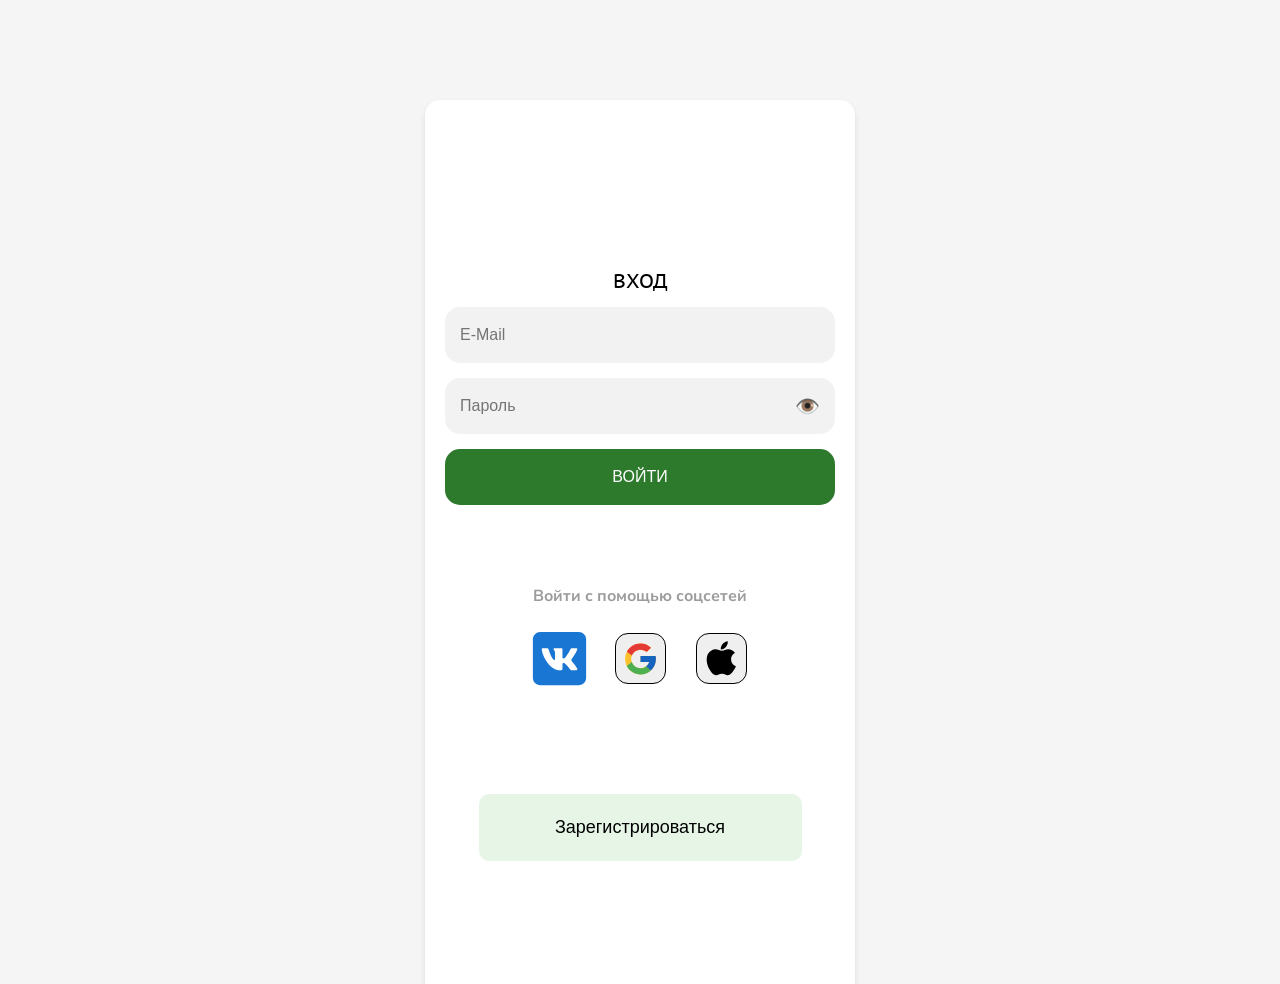
==== index.html @ 4502a7d5 "Add files via upload" ====
<!DOCTYPE html>
<html lang="en">
<head>
    <meta charset="UTF-8">
    <meta name="viewport" content="width=device-width, initial-scale=1.0">
    <title>Document</title>
    <link rel="stylesheet" href="styles.css">

</head>
<body>
    <div id="login-page" class="page">
        <h1>ВХОД</h1>
        <form id="login-form">
            <input type="email" id="login-email" placeholder="E-Mail" required>
            <div class="password-container">
                <input type="password" id="login-password" placeholder="Пароль" required>
                <span class="toggle-password">👁️</span>
            </div>
            <button type="submit" class="button">ВОЙТИ</button>
        </form>
        <p class="social-signIn">Войти с помощью соцсетей</p>
        <div class="social-buttons">
            <button class="social-btn">
                <img alt="svgImg" src="[data-uri]"/>
            </button>
            <button class="social-btn">
                <svg xmlns="http://www.w3.org/2000/svg" x="0px" y="0px" width="48" height="48" viewBox="0 0 48 48">
                    <path fill="#fbc02d" d="M43.611,20.083H42V20H24v8h11.303c-1.649,4.657-6.08,8-11.303,8c-6.627,0-12-5.373-12-12	s5.373-12,12-12c3.059,0,5.842,1.154,7.961,3.039l5.657-5.657C34.046,6.053,29.268,4,24,4C12.955,4,4,12.955,4,24s8.955,20,20,20	s20-8.955,20-20C44,22.659,43.862,21.35,43.611,20.083z"></path><path fill="#e53935" d="M6.306,14.691l6.571,4.819C14.655,15.108,18.961,12,24,12c3.059,0,5.842,1.154,7.961,3.039	l5.657-5.657C34.046,6.053,29.268,4,24,4C16.318,4,9.656,8.337,6.306,14.691z"></path><path fill="#4caf50" d="M24,44c5.166,0,9.86-1.977,13.409-5.192l-6.19-5.238C29.211,35.091,26.715,36,24,36	c-5.202,0-9.619-3.317-11.283-7.946l-6.522,5.025C9.505,39.556,16.227,44,24,44z"></path><path fill="#1565c0" d="M43.611,20.083L43.595,20L42,20H24v8h11.303c-0.792,2.237-2.231,4.166-4.087,5.571	c0.001-0.001,0.002-0.001,0.003-0.002l6.19,5.238C36.971,39.205,44,34,44,24C44,22.659,43.862,21.35,43.611,20.083z"></path>
                </svg>
            </button>
            <button class="social-btn">
                <svg xmlns="http://www.w3.org/2000/svg" x="0px" y="0px" width="50" height="50" viewBox="0 0 50 50">
                    <path d="M 44.527344 34.75 C 43.449219 37.144531 42.929688 38.214844 41.542969 40.328125 C 39.601563 43.28125 36.863281 46.96875 33.480469 46.992188 C 30.46875 47.019531 29.691406 45.027344 25.601563 45.0625 C 21.515625 45.082031 20.664063 47.03125 17.648438 47 C 14.261719 46.96875 11.671875 43.648438 9.730469 40.699219 C 4.300781 32.429688 3.726563 22.734375 7.082031 17.578125 C 9.457031 13.921875 13.210938 11.773438 16.738281 11.773438 C 20.332031 11.773438 22.589844 13.746094 25.558594 13.746094 C 28.441406 13.746094 30.195313 11.769531 34.351563 11.769531 C 37.492188 11.769531 40.8125 13.480469 43.1875 16.433594 C 35.421875 20.691406 36.683594 31.78125 44.527344 34.75 Z M 31.195313 8.46875 C 32.707031 6.527344 33.855469 3.789063 33.4375 1 C 30.972656 1.167969 28.089844 2.742188 26.40625 4.78125 C 24.878906 6.640625 23.613281 9.398438 24.105469 12.066406 C 26.796875 12.152344 29.582031 10.546875 31.195313 8.46875 Z"></path>
                </svg>
            </button>
        </div>
        <button id="register-link" class="link">Зарегистрироваться</button>
    </div>

    <div id="register-page" class="page hidden">
        <button id="back-to-login" class="back-button">←</button>
        <h1>РЕГИСТРАЦИЯ</h1>
        <form id="register-form">
            <input type="text" id="register-lastname" placeholder="Фамилия" required>
            <input type="text" id="register-firstname" placeholder="Имя" required>
            <input type="email" id="register-email" placeholder="E-Mail" required>
            <div class="password-container">
                <input type="password" id="register-password" placeholder="Пароль" required>
                <span class="toggle-password">👁️</span>
            </div>
            <div class="password-container">
                <input type="password" id="register-confirm-password" placeholder="Повторите пароль" required>
                <span class="toggle-password">👁️</span>
            </div>
            <button type="submit" class="button">ЗАРЕГИСТРИРОВАТЬСЯ</button>
        </form>
    </div>

    <script src="scripts/login-reg.js"></script>
    <script src="script.js"></script>

</body>
</html>
---- styles.css ----
@import url('https://fonts.googleapis.com/css2?family=Didact+Gothic&family=Nunito+Sans:ital,opsz,wght@0,6..12,200..1000;1,6..12,200..1000&display=swap');
@import url('https://fonts.googleapis.com/css2?family=Didact+Gothic&family=Nunito+Sans:ital,opsz,wght@0,6..12,200..1000;1,6..12,200..1000&family=PT+Sans+Caption:wght@400;700&display=swap');

html, body {
    scrollbar-width: none;
} 

html::-webkit-scrollbar {
    display: none; 
}

body {
    margin: 0;
    font-family: Arial, sans-serif;
    background: #f5f5f5;
    display: flex;
    justify-content: center;
    align-items: bottom;
    overflow: hidden;
    background-image: url('https://s3-alpha-sig.figma.com/img/0d14/68de/2a0c2398c482d14b91f8ed39583e7aa2?Expires=1733097600&Key-Pair-Id=APKAQ4GOSFWCVNEHN3O4&Signature=l4mIcGpVBxsufx96syN6nx89gVcqkZJ9dMhqAIJ-bni16fwB82nlE8t4ghRNSkS5Ko5hQMuO-na5ZtBkAyzHvtXAVaKyiCuH-SD~kaaB4uykcD5S-hMvEqqjEOXKd47gOORHYVfk-ytRqb-vhI6~7RNtnS-z8kHSXyMetexkdp17NCCRtZBjlV6W9QBEcIBb~5kG4ehBeoldtfN8Cqtx~GGrfN1y~~-y1ADuqvumI1OjiewPL~zF8BHBUab5IMGEZb0Q6SohtCgZmHvegwGfjnw8XnfV9KpXms70jmT47WWlP7UaIA3f9qlyI2jgwbItPLcFIno7Osd735gItT7Vrw__');
    background-repeat: no-repeat;
    background-size: cover;
    overflow-y: auto;
    font-family: "PT Sans Caption", sans-serif;
}



.page {
    margin-top: 100px;
    width: 390px;
    height: 844px;
    background: white;
    box-shadow: 0px 4px 6px rgba(0, 0, 0, 0.1);
    display: flex;
    flex-direction: column;
    align-items: center;
    padding: 20px;
    border-radius: 15px 15px 0px 0px;
}


.hidden {
    display: none;
}

h1 {
    font-size: 20px;
    font-weight: 400;
    font-family: "PT Sans Caption", sans-serif;
}

#login-page h1 {
    margin-top: 148px;
}

#register-page h1{
    margin-top: 148px;
    margin-bottom: 30px;
}

form {
    display: flex;
    flex-direction: column;
    gap: 15px; 
    width: 100%;
    max-width: 400px;
    margin: 0 auto; 
    box-sizing: border-box;
}

input {
    width: 100%;
    height: 56px;
    padding: 0 10px;
    border: 5px solid #F2F2F2;
    border-radius: 15px;
    font-size: 16px;
    background-color: #F2F2F2;
    box-sizing: border-box;
}

input:first {
    margin-top: 50px;
}

.password-container {
    display: flex;
    align-items: center;
    width: 100%;
    height: 56px;
    border: 5px solid #F2F2F2;
    border-radius: 15px;
    background-color: #F2F2F2;
    box-sizing: border-box;
    padding-right:10px;
}

.password-container input {
    flex: 1;
    border: none;
    outline: none;
    background-color: transparent;
    font-size: 16px;
}

.toggle-password {
    cursor: pointer;
    font-size: 20px;
    color: #999;
    margin-left: 10px; 
}

.toggle-password:hover {
    color: #333;
}

.button {
    width: 100%;
    padding: 10px;
    height: 56px;
    background-color: #2d7a2d;
    color: white;
    border: none;
    border-radius: 15px;
    font-size: 16px;
    cursor: pointer;
}

.button:hover {
    background-color: #256025;
}

#register-page button{
    margin-top: 20px;
}


.social-signIn {
    font-family: "Nunito Sans", sans-serif;
    font-weight: bold;
    font-size: 16px;
    color: #9C9C9C;
    margin-top: 80px;
}

.social-buttons {
    display: flex;
    gap: 10px;
}

.social-btn {
    flex: 1;
    border-radius: 13px;
    border: 1px solid black;
    cursor: pointer;
    height: 51px;
    width: 51px;
    margin: 10px;
    display: flex;
    justify-content: center;
    align-items: center;
}


.link {
    margin-top: 100px;
    width: 323px;
    height: 67px;
    background-color: #e7f5e7;
    color: black;
    border: none;
    border-radius: 10px;
    padding: 10px;
    cursor: pointer;
    font-size: 18px;
    
}

.back-button {
    align-self: flex-start;
    background: none;
    border: none;
    font-size: 20px;
    cursor: pointer;
}

.main-page {
    margin-top: 100px;
    width: 390px;
    height: 844px;
    background: #F7F6F4;
    box-shadow: 0px 4px 6px rgba(0, 0, 0, 0.1);
    display: flex;
    flex-direction: column;
    align-items: center;
    overflow-y: auto;
    scrollbar-width: none;
    position:relative;
}

.container {
    width: 390px;
    height: 844px;
    background: #F7F6F4;
    box-shadow: 0px 4px 6px rgba(0, 0, 0, 0.1);
    display: flex;
    flex-direction: column;
    align-items: center;
    overflow-y: auto;
    scrollbar-width: none;
    position:relative;
}



.main-page::-webkit-scrollbar {
    display: none; 
}

.search-container {
    width: 100%;
    height: auto; 
    background-color: white;
    box-shadow: 0px 0px 14px rgba(0, 0, 0, 0.1);
    display: flex;
    flex-direction: column; 
    align-items: center;
    justify-content: center;
    scrollbar-width: none;
}

.search-container::-webkit-scrollbar {
    display: none; 
}

.search-form-container {
    display: flex;
    align-items: center;
    height: 94px;
    width: 358px;
}

.search-form {
    max-width: 358px;
    width: 100%; 
    height: 40px;
    background-color: #F2F2F2;
    border-radius: 15px;
    display: flex;
    flex-direction: row;
    align-items: center;
    padding: 0 10px;
    box-sizing: border-box; 
}

.search-form input {
    flex-grow: 1; 
    height: 100%; 
    border: none; 
    background: transparent; 
    padding: 0 10px; 
    outline: none; 
    font-family: "PT Sans Caption", sans-serif;
    font-weight: 400;
    font-size: 13px;
    color: #333; 
}

input:focus {
    outline: none;
}

.filter-btn {
    background: transparent;
    border: none;
    display: flex;
    align-items: center;
    justify-content: center;
    padding: 0;
    cursor: pointer;
    height: 100%; 
}

.filter-btn svg {
    transition: transform 0.3s ease; 
}


.filters-container {
    width: 100%;
    max-width: 358px;
    box-sizing: border-box; 
    overflow-y: auto;
    margin-bottom: 35px; 
    scrollbar-width: none;
}

.filter {
    display: flex;
    flex-direction: column;
    margin-bottom: 15px; 
}

.filter:last-child {
    margin-bottom: 0; 
}

.filter label {
    font-family: "PT Sans Caption", sans-serif;
    font-size: 15px;
    color: #070707; 
    margin-bottom: 10px; 
}

.filter input {
    border-radius: 30px;
    background-color: white;
    border: 2px solid #E6E6E6;
    height: 45px;
    width: 358px;
    padding-left: 20px;
}

.filter select {
    height: 45px;
    border: 2px solid #E6E6E6;
    border-radius: 30px;
    width: 358px;
    padding: 0 10px;
    font-family: "PT Sans Caption", sans-serif;
    font-size: 13px;
    outline: none;
    transition: border-color 0.2s ease;
    display: inline-block;
}

.select:after {
    content: "▼";
    padding: 0 8px;
    font-size: 12px;
    position: absolute;
    right: 8px;
    top: 4px;
    z-index: 1;
    text-align: center;
    width: 10%;
    height: 100%;
    pointer-events: none;
    box-sizing: border-box;
}

.search-btn {
    width: 358px;
    padding: 10px;
    height: 45px;
    background-color: #2d7a2d;
    color: white;
    border: none;
    border-radius: 15px;
    font-size: 16px;
    cursor: pointer;
}

.filter select:focus {
    border-color: #2d7a2d; /* Выделяем при фокусе */
}

.hidden {
    display: none; /* Скрывает контейнер с фильтрами */
}

.nav {
    display: grid;
    grid-template-columns: repeat(3, 115px);
    grid-template-rows: repeat(3, 90px);
    gap: 5px;
    margin-top: 25px;
}

.block {
    position: relative;
    width: 115px;
    height: 90px;
    background-color: white;
    display: flex;
    flex-direction: column;
    justify-content: flex-end;
    align-items: flex-start;
    border-radius: 10px;
    cursor: pointer;
}

.block:hover {
    background-color: #256025;
    color: white;
}

.block .title {
    font-family: "PT Sans Caption", sans-serif;
    font-weight: 700;
    font-size: 10px;
    position: absolute;
    bottom: 10px;
    left: 10px;
}

.block:hover .icon-container svg {
    fill: white;
}

.icon-container {
    position: absolute;
    top: 10px;
    right: 10px;
}


.header {
    width: 390px;
    height: 90px;
    background-color: #256025;
    color: white;
    border-radius: 0px 0px 10px 10px;
    box-shadow: 0 4px 6px rgba(0, 0, 0, 0.2);
    display: none;

}

.header .page-description{
    width: 390px;
    display: flex;
    flex-direction: row;
    justify-content: space-between;
    align-items: center;
}

.header .text {
    flex-direction: column;
    margin-left: 20px;
}

.header .text h1 {
    font-size: 20px;
    font-weight: 700;
}

.header .text p {
    font-size: 10px;
    font-weight: 700;
}

.header .icon {
    margin: 15px;
    font-size: 40px;
}

.description {
    display: none;
}

.footer-block {
    display: flex;
    justify-content: center;
    align-items: center;
    flex-direction: column;
    width: 390px;
    height: 75px;
    background-color: #FFFFFF; 
    bottom: 0;
    position: absolute;
}

.footer-block a {
    text-decoration: none;
    color: black;
}

.footer-block a div {
    display: flex;
    justify-content: center;
    align-items: center;
    flex-direction: column;
}

.footer-block a p {
    margin: 0;
    font-size: 9px;
    font-weight: 400;
}

.error {
    margin: auto;
    height: 300px;
    width: 500px;
    background-color: white;
    border-radius: 0 0 15px 15px;
    box-shadow: 0 4px 6px rgba(0, 0, 0, 0.2);
    display: flex;
    justify-content: top;
    align-items: center;
    flex-direction: column;
}

.error p {
    font-size: 50px;
}

.error-head {
    height: 100px;
    width: 500px;
    border-radius: 0 0 15px 15px;
    box-shadow: 0 4px 6px rgba(0, 0, 0, 0.2);
    background-color: #256025;
}

.filter-nav {
    background-color: #D3E9DA;
    height: 240px;
    width: 390px;
    border-radius: 0 0 10px 10px;
    border: 1px solid black;
    box-shadow: 0 7px 4px rgba(0, 0, 0, 0.2);
}

.filter-nav h1 {
    font-size: 18px;
    font-weight: 700;
    margin-left: 20px;
}


.filter-nav-option{
    margin-left: 20px;
    margin-bottom: 20px;
}

.filter-nav-option a {
    font-size: 14px;
    color: black;
    font-weight: 700;
    text-underline-offset: 10px;
    margin-right: 10px;
}

.filter-nav-option a:last-child {
    text-decoration: none;
    color: #6D717F;
    font-weight: normal;
}

.filter-options {
    margin: 20px;
    display: flex;
    flex-direction: column;
}

.filter-options select {
    max-width: 170px;
    height: 32px;
    border-radius: 5px;
    font-size: 12px;
    font-weight: 400;
    margin: 0 10px 10px 0px;
    padding: 0px 20px;
}

.filter-nav-btn {
    height: 32px;
    width: 150px;
    background-color: #256025;
    color: white;
    font-size: 12px;
    font-weight: 400;
    border-radius: 5px;
    cursor: pointer;
    border: none;
}

.item-list {
    display: flex;
    flex-direction: column;
    padding-top: 20px;
    overflow-y: auto;
    scrollbar-width: none;
    height: calc(100vh - 75px); 
    margin-bottom: 75px; 
}

.item-list::-webkit-scrollbar {
    display: none; 
}

.card {
    width: 358px;
    height: 240px;
    margin-bottom: 20px;
}

.card img {
    background-color: black;
    max-height: 160px;
    width: 358px;
    border-radius: 5px;
    margin-bottom: 10px;

}

.card p {
    font-size: 13px;
    font-weight: 400;
    margin: 0;
}

.card p:last-child {
    font-weight: 700;
}
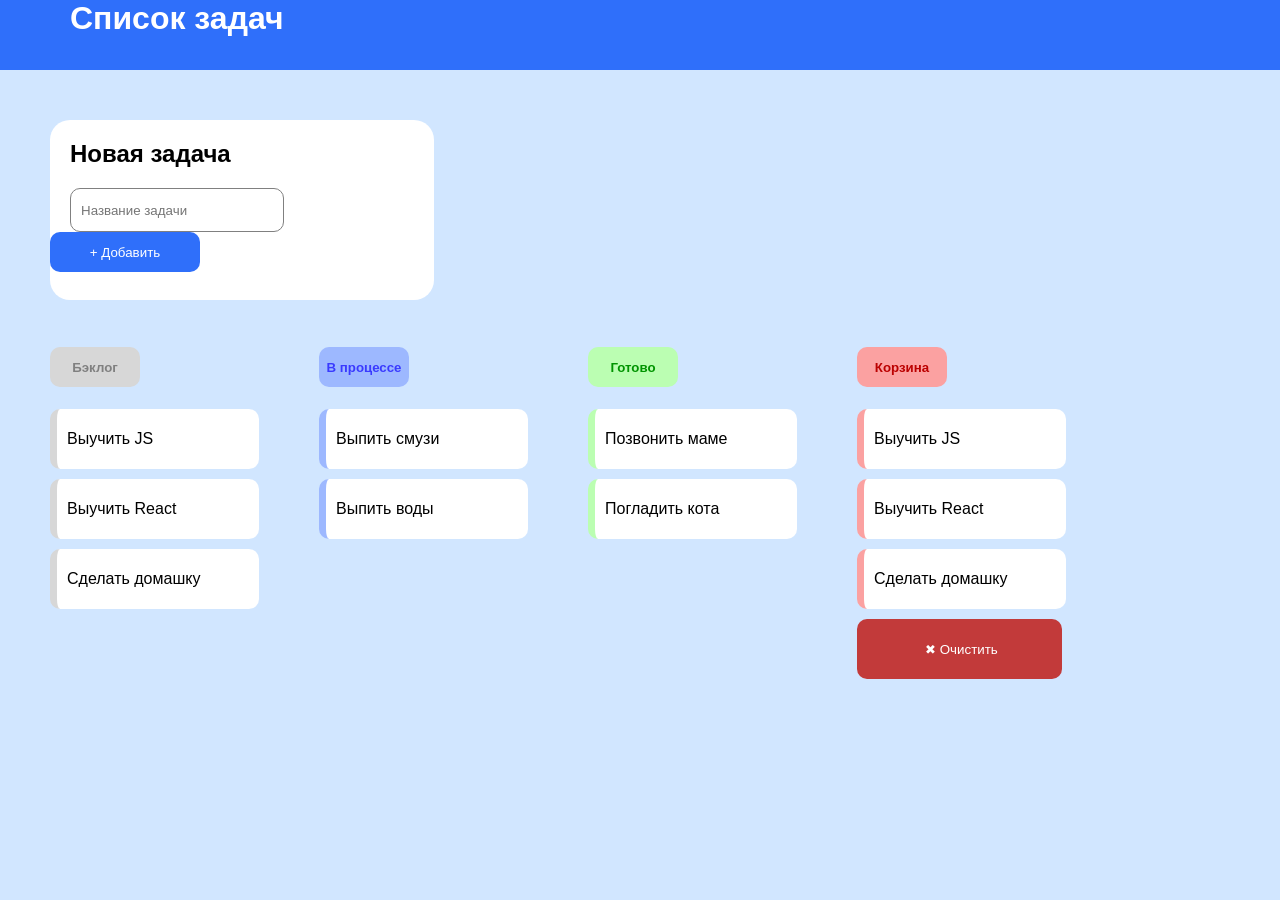
==== commit 558c0407: "Add files via upload" ====
--- a/index.html
+++ b/index.html
@@ -1,63 +1,61 @@
-<!DOCTYPE html>
-<html lang="en">
-<head>
-    <meta charset="UTF-8">
-    <meta name="viewport" content="width=device-width, initial-scale=1.0">
-    <title>Document</title>
-    <link rel="stylesheet" href="styles.css">
-
-</head>
-<body>
-    <div id="login-page" class="page">
-        <h1>ВХОД</h1>
-        <form id="login-form">
-            <input type="email" id="login-email" placeholder="E-Mail" required>
-            <div class="password-container">
-                <input type="password" id="login-password" placeholder="Пароль" required>
-                <span class="toggle-password">👁️</span>
-            </div>
-            <button type="submit" class="button">ВОЙТИ</button>
-        </form>
-        <p class="social-signIn">Войти с помощью соцсетей</p>
-        <div class="social-buttons">
-            <button class="social-btn">
-                <img alt="svgImg" src="[data-uri]"/>
-            </button>
-            <button class="social-btn">
-                <svg xmlns="http://www.w3.org/2000/svg" x="0px" y="0px" width="48" height="48" viewBox="0 0 48 48">
-                    <path fill="#fbc02d" d="M43.611,20.083H42V20H24v8h11.303c-1.649,4.657-6.08,8-11.303,8c-6.627,0-12-5.373-12-12	s5.373-12,12-12c3.059,0,5.842,1.154,7.961,3.039l5.657-5.657C34.046,6.053,29.268,4,24,4C12.955,4,4,12.955,4,24s8.955,20,20,20	s20-8.955,20-20C44,22.659,43.862,21.35,43.611,20.083z"></path><path fill="#e53935" d="M6.306,14.691l6.571,4.819C14.655,15.108,18.961,12,24,12c3.059,0,5.842,1.154,7.961,3.039	l5.657-5.657C34.046,6.053,29.268,4,24,4C16.318,4,9.656,8.337,6.306,14.691z"></path><path fill="#4caf50" d="M24,44c5.166,0,9.86-1.977,13.409-5.192l-6.19-5.238C29.211,35.091,26.715,36,24,36	c-5.202,0-9.619-3.317-11.283-7.946l-6.522,5.025C9.505,39.556,16.227,44,24,44z"></path><path fill="#1565c0" d="M43.611,20.083L43.595,20L42,20H24v8h11.303c-0.792,2.237-2.231,4.166-4.087,5.571	c0.001-0.001,0.002-0.001,0.003-0.002l6.19,5.238C36.971,39.205,44,34,44,24C44,22.659,43.862,21.35,43.611,20.083z"></path>
-                </svg>
-            </button>
-            <button class="social-btn">
-                <svg xmlns="http://www.w3.org/2000/svg" x="0px" y="0px" width="50" height="50" viewBox="0 0 50 50">
-                    <path d="M 44.527344 34.75 C 43.449219 37.144531 42.929688 38.214844 41.542969 40.328125 C 39.601563 43.28125 36.863281 46.96875 33.480469 46.992188 C 30.46875 47.019531 29.691406 45.027344 25.601563 45.0625 C 21.515625 45.082031 20.664063 47.03125 17.648438 47 C 14.261719 46.96875 11.671875 43.648438 9.730469 40.699219 C 4.300781 32.429688 3.726563 22.734375 7.082031 17.578125 C 9.457031 13.921875 13.210938 11.773438 16.738281 11.773438 C 20.332031 11.773438 22.589844 13.746094 25.558594 13.746094 C 28.441406 13.746094 30.195313 11.769531 34.351563 11.769531 C 37.492188 11.769531 40.8125 13.480469 43.1875 16.433594 C 35.421875 20.691406 36.683594 31.78125 44.527344 34.75 Z M 31.195313 8.46875 C 32.707031 6.527344 33.855469 3.789063 33.4375 1 C 30.972656 1.167969 28.089844 2.742188 26.40625 4.78125 C 24.878906 6.640625 23.613281 9.398438 24.105469 12.066406 C 26.796875 12.152344 29.582031 10.546875 31.195313 8.46875 Z"></path>
-                </svg>
-            </button>
-        </div>
-        <button id="register-link" class="link">Зарегистрироваться</button>
-    </div>
-
-    <div id="register-page" class="page hidden">
-        <button id="back-to-login" class="back-button">←</button>
-        <h1>РЕГИСТРАЦИЯ</h1>
-        <form id="register-form">
-            <input type="text" id="register-lastname" placeholder="Фамилия" required>
-            <input type="text" id="register-firstname" placeholder="Имя" required>
-            <input type="email" id="register-email" placeholder="E-Mail" required>
-            <div class="password-container">
-                <input type="password" id="register-password" placeholder="Пароль" required>
-                <span class="toggle-password">👁️</span>
-            </div>
-            <div class="password-container">
-                <input type="password" id="register-confirm-password" placeholder="Повторите пароль" required>
-                <span class="toggle-password">👁️</span>
-            </div>
-            <button type="submit" class="button">ЗАРЕГИСТРИРОВАТЬСЯ</button>
-        </form>
-    </div>
-
-    <script src="scripts/login-reg.js"></script>
-    <script src="script.js"></script>
-
-</body>
-</html>+<!DOCTYPE html>
+<html lang="en">
+	<head>
+		<meta charset="UTF-8" />
+		<meta name="viewport" content="width=device-width, initial-scale=1.0" />
+		<link rel="stylesheet" href="styles.css" />
+		<title>Ларионов Константин Анатольевич 09-253</title>
+	</head>
+	<body>
+		<header>
+			<h1>Список задач</h1>
+		</header>
+
+		<main>
+			<form>
+				<h2>Новая задача</h2>
+				<span>
+					<input placeholder="Название задачи" />
+					<button>+ Добавить</button>
+				</span>
+			</form>
+
+			<section class="task-container">
+				<section class="backlog">
+					<h5>Бэклог</h5>
+					<ul>
+						<li>Выучить JS</li>
+						<li>Выучить React</li>
+						<li>Сделать домашку</li>
+					</ul>
+				</section>
+
+				<section class="in-process">
+					<h5>В процессе</h5>
+					<ul>
+						<li>Выпить смузи</li>
+						<li>Выпить воды</li>
+					</ul>
+				</section>
+
+				<section class="done">
+					<h5>Готово</h5>
+					<ul>
+						<li>Позвонить маме</li>
+						<li>Погладить кота</li>
+					</ul>
+				</section>
+
+				<section class="bucket">
+					<h5>Корзина</h5>
+					<ul>
+						<li>Выучить JS</li>
+						<li>Выучить React</li>
+						<li>Сделать домашку</li>
+						<button>✖ Очистить</button>
+					</ul>
+				</section>
+			</section>
+		</main>
+	</body>
+</html>
--- a/styles.css
+++ b/styles.css
@@ -1,617 +1,144 @@
-@import url('https://fonts.googleapis.com/css2?family=Didact+Gothic&family=Nunito+Sans:ital,opsz,wght@0,6..12,200..1000;1,6..12,200..1000&display=swap');
-@import url('https://fonts.googleapis.com/css2?family=Didact+Gothic&family=Nunito+Sans:ital,opsz,wght@0,6..12,200..1000;1,6..12,200..1000&family=PT+Sans+Caption:wght@400;700&display=swap');
-
-html, body {
-    scrollbar-width: none;
-} 
-
-html::-webkit-scrollbar {
-    display: none; 
-}
-
-body {
-    margin: 0;
-    font-family: Arial, sans-serif;
-    background: #f5f5f5;
-    display: flex;
-    justify-content: center;
-    align-items: bottom;
-    overflow: hidden;
-    background-image: url('https://s3-alpha-sig.figma.com/img/0d14/68de/2a0c2398c482d14b91f8ed39583e7aa2?Expires=1733097600&Key-Pair-Id=APKAQ4GOSFWCVNEHN3O4&Signature=l4mIcGpVBxsufx96syN6nx89gVcqkZJ9dMhqAIJ-bni16fwB82nlE8t4ghRNSkS5Ko5hQMuO-na5ZtBkAyzHvtXAVaKyiCuH-SD~kaaB4uykcD5S-hMvEqqjEOXKd47gOORHYVfk-ytRqb-vhI6~7RNtnS-z8kHSXyMetexkdp17NCCRtZBjlV6W9QBEcIBb~5kG4ehBeoldtfN8Cqtx~GGrfN1y~~-y1ADuqvumI1OjiewPL~zF8BHBUab5IMGEZb0Q6SohtCgZmHvegwGfjnw8XnfV9KpXms70jmT47WWlP7UaIA3f9qlyI2jgwbItPLcFIno7Osd735gItT7Vrw__');
-    background-repeat: no-repeat;
-    background-size: cover;
-    overflow-y: auto;
-    font-family: "PT Sans Caption", sans-serif;
-}
-
-
-
-.page {
-    margin-top: 100px;
-    width: 390px;
-    height: 844px;
-    background: white;
-    box-shadow: 0px 4px 6px rgba(0, 0, 0, 0.1);
-    display: flex;
-    flex-direction: column;
-    align-items: center;
-    padding: 20px;
-    border-radius: 15px 15px 0px 0px;
-}
-
-
-.hidden {
-    display: none;
-}
-
-h1 {
-    font-size: 20px;
-    font-weight: 400;
-    font-family: "PT Sans Caption", sans-serif;
-}
-
-#login-page h1 {
-    margin-top: 148px;
-}
-
-#register-page h1{
-    margin-top: 148px;
-    margin-bottom: 30px;
-}
-
-form {
-    display: flex;
-    flex-direction: column;
-    gap: 15px; 
-    width: 100%;
-    max-width: 400px;
-    margin: 0 auto; 
-    box-sizing: border-box;
-}
-
-input {
-    width: 100%;
-    height: 56px;
-    padding: 0 10px;
-    border: 5px solid #F2F2F2;
-    border-radius: 15px;
-    font-size: 16px;
-    background-color: #F2F2F2;
-    box-sizing: border-box;
-}
-
-input:first {
-    margin-top: 50px;
-}
-
-.password-container {
-    display: flex;
-    align-items: center;
-    width: 100%;
-    height: 56px;
-    border: 5px solid #F2F2F2;
-    border-radius: 15px;
-    background-color: #F2F2F2;
-    box-sizing: border-box;
-    padding-right:10px;
-}
-
-.password-container input {
-    flex: 1;
-    border: none;
-    outline: none;
-    background-color: transparent;
-    font-size: 16px;
-}
-
-.toggle-password {
-    cursor: pointer;
-    font-size: 20px;
-    color: #999;
-    margin-left: 10px; 
-}
-
-.toggle-password:hover {
-    color: #333;
-}
-
-.button {
-    width: 100%;
-    padding: 10px;
-    height: 56px;
-    background-color: #2d7a2d;
-    color: white;
-    border: none;
-    border-radius: 15px;
-    font-size: 16px;
-    cursor: pointer;
-}
-
-.button:hover {
-    background-color: #256025;
-}
-
-#register-page button{
-    margin-top: 20px;
-}
-
-
-.social-signIn {
-    font-family: "Nunito Sans", sans-serif;
-    font-weight: bold;
-    font-size: 16px;
-    color: #9C9C9C;
-    margin-top: 80px;
-}
-
-.social-buttons {
-    display: flex;
-    gap: 10px;
-}
-
-.social-btn {
-    flex: 1;
-    border-radius: 13px;
-    border: 1px solid black;
-    cursor: pointer;
-    height: 51px;
-    width: 51px;
-    margin: 10px;
-    display: flex;
-    justify-content: center;
-    align-items: center;
-}
-
-
-.link {
-    margin-top: 100px;
-    width: 323px;
-    height: 67px;
-    background-color: #e7f5e7;
-    color: black;
-    border: none;
-    border-radius: 10px;
-    padding: 10px;
-    cursor: pointer;
-    font-size: 18px;
-    
-}
-
-.back-button {
-    align-self: flex-start;
-    background: none;
-    border: none;
-    font-size: 20px;
-    cursor: pointer;
-}
-
-.main-page {
-    margin-top: 100px;
-    width: 390px;
-    height: 844px;
-    background: #F7F6F4;
-    box-shadow: 0px 4px 6px rgba(0, 0, 0, 0.1);
-    display: flex;
-    flex-direction: column;
-    align-items: center;
-    overflow-y: auto;
-    scrollbar-width: none;
-    position:relative;
-}
-
-.container {
-    width: 390px;
-    height: 844px;
-    background: #F7F6F4;
-    box-shadow: 0px 4px 6px rgba(0, 0, 0, 0.1);
-    display: flex;
-    flex-direction: column;
-    align-items: center;
-    overflow-y: auto;
-    scrollbar-width: none;
-    position:relative;
-}
-
-
-
-.main-page::-webkit-scrollbar {
-    display: none; 
-}
-
-.search-container {
-    width: 100%;
-    height: auto; 
-    background-color: white;
-    box-shadow: 0px 0px 14px rgba(0, 0, 0, 0.1);
-    display: flex;
-    flex-direction: column; 
-    align-items: center;
-    justify-content: center;
-    scrollbar-width: none;
-}
-
-.search-container::-webkit-scrollbar {
-    display: none; 
-}
-
-.search-form-container {
-    display: flex;
-    align-items: center;
-    height: 94px;
-    width: 358px;
-}
-
-.search-form {
-    max-width: 358px;
-    width: 100%; 
-    height: 40px;
-    background-color: #F2F2F2;
-    border-radius: 15px;
-    display: flex;
-    flex-direction: row;
-    align-items: center;
-    padding: 0 10px;
-    box-sizing: border-box; 
-}
-
-.search-form input {
-    flex-grow: 1; 
-    height: 100%; 
-    border: none; 
-    background: transparent; 
-    padding: 0 10px; 
-    outline: none; 
-    font-family: "PT Sans Caption", sans-serif;
-    font-weight: 400;
-    font-size: 13px;
-    color: #333; 
-}
-
-input:focus {
-    outline: none;
-}
-
-.filter-btn {
-    background: transparent;
-    border: none;
-    display: flex;
-    align-items: center;
-    justify-content: center;
-    padding: 0;
-    cursor: pointer;
-    height: 100%; 
-}
-
-.filter-btn svg {
-    transition: transform 0.3s ease; 
-}
-
-
-.filters-container {
-    width: 100%;
-    max-width: 358px;
-    box-sizing: border-box; 
-    overflow-y: auto;
-    margin-bottom: 35px; 
-    scrollbar-width: none;
-}
-
-.filter {
-    display: flex;
-    flex-direction: column;
-    margin-bottom: 15px; 
-}
-
-.filter:last-child {
-    margin-bottom: 0; 
-}
-
-.filter label {
-    font-family: "PT Sans Caption", sans-serif;
-    font-size: 15px;
-    color: #070707; 
-    margin-bottom: 10px; 
-}
-
-.filter input {
-    border-radius: 30px;
-    background-color: white;
-    border: 2px solid #E6E6E6;
-    height: 45px;
-    width: 358px;
-    padding-left: 20px;
-}
-
-.filter select {
-    height: 45px;
-    border: 2px solid #E6E6E6;
-    border-radius: 30px;
-    width: 358px;
-    padding: 0 10px;
-    font-family: "PT Sans Caption", sans-serif;
-    font-size: 13px;
-    outline: none;
-    transition: border-color 0.2s ease;
-    display: inline-block;
-}
-
-.select:after {
-    content: "▼";
-    padding: 0 8px;
-    font-size: 12px;
-    position: absolute;
-    right: 8px;
-    top: 4px;
-    z-index: 1;
-    text-align: center;
-    width: 10%;
-    height: 100%;
-    pointer-events: none;
-    box-sizing: border-box;
-}
-
-.search-btn {
-    width: 358px;
-    padding: 10px;
-    height: 45px;
-    background-color: #2d7a2d;
-    color: white;
-    border: none;
-    border-radius: 15px;
-    font-size: 16px;
-    cursor: pointer;
-}
-
-.filter select:focus {
-    border-color: #2d7a2d; /* Выделяем при фокусе */
-}
-
-.hidden {
-    display: none; /* Скрывает контейнер с фильтрами */
-}
-
-.nav {
-    display: grid;
-    grid-template-columns: repeat(3, 115px);
-    grid-template-rows: repeat(3, 90px);
-    gap: 5px;
-    margin-top: 25px;
-}
-
-.block {
-    position: relative;
-    width: 115px;
-    height: 90px;
-    background-color: white;
-    display: flex;
-    flex-direction: column;
-    justify-content: flex-end;
-    align-items: flex-start;
-    border-radius: 10px;
-    cursor: pointer;
-}
-
-.block:hover {
-    background-color: #256025;
-    color: white;
-}
-
-.block .title {
-    font-family: "PT Sans Caption", sans-serif;
-    font-weight: 700;
-    font-size: 10px;
-    position: absolute;
-    bottom: 10px;
-    left: 10px;
-}
-
-.block:hover .icon-container svg {
-    fill: white;
-}
-
-.icon-container {
-    position: absolute;
-    top: 10px;
-    right: 10px;
-}
-
-
-.header {
-    width: 390px;
-    height: 90px;
-    background-color: #256025;
-    color: white;
-    border-radius: 0px 0px 10px 10px;
-    box-shadow: 0 4px 6px rgba(0, 0, 0, 0.2);
-    display: none;
-
-}
-
-.header .page-description{
-    width: 390px;
-    display: flex;
-    flex-direction: row;
-    justify-content: space-between;
-    align-items: center;
-}
-
-.header .text {
-    flex-direction: column;
-    margin-left: 20px;
-}
-
-.header .text h1 {
-    font-size: 20px;
-    font-weight: 700;
-}
-
-.header .text p {
-    font-size: 10px;
-    font-weight: 700;
-}
-
-.header .icon {
-    margin: 15px;
-    font-size: 40px;
-}
-
-.description {
-    display: none;
-}
-
-.footer-block {
-    display: flex;
-    justify-content: center;
-    align-items: center;
-    flex-direction: column;
-    width: 390px;
-    height: 75px;
-    background-color: #FFFFFF; 
-    bottom: 0;
-    position: absolute;
-}
-
-.footer-block a {
-    text-decoration: none;
-    color: black;
-}
-
-.footer-block a div {
-    display: flex;
-    justify-content: center;
-    align-items: center;
-    flex-direction: column;
-}
-
-.footer-block a p {
-    margin: 0;
-    font-size: 9px;
-    font-weight: 400;
-}
-
-.error {
-    margin: auto;
-    height: 300px;
-    width: 500px;
-    background-color: white;
-    border-radius: 0 0 15px 15px;
-    box-shadow: 0 4px 6px rgba(0, 0, 0, 0.2);
-    display: flex;
-    justify-content: top;
-    align-items: center;
-    flex-direction: column;
-}
-
-.error p {
-    font-size: 50px;
-}
-
-.error-head {
-    height: 100px;
-    width: 500px;
-    border-radius: 0 0 15px 15px;
-    box-shadow: 0 4px 6px rgba(0, 0, 0, 0.2);
-    background-color: #256025;
-}
-
-.filter-nav {
-    background-color: #D3E9DA;
-    height: 240px;
-    width: 390px;
-    border-radius: 0 0 10px 10px;
-    border: 1px solid black;
-    box-shadow: 0 7px 4px rgba(0, 0, 0, 0.2);
-}
-
-.filter-nav h1 {
-    font-size: 18px;
-    font-weight: 700;
-    margin-left: 20px;
-}
-
-
-.filter-nav-option{
-    margin-left: 20px;
-    margin-bottom: 20px;
-}
-
-.filter-nav-option a {
-    font-size: 14px;
-    color: black;
-    font-weight: 700;
-    text-underline-offset: 10px;
-    margin-right: 10px;
-}
-
-.filter-nav-option a:last-child {
-    text-decoration: none;
-    color: #6D717F;
-    font-weight: normal;
-}
-
-.filter-options {
-    margin: 20px;
-    display: flex;
-    flex-direction: column;
-}
-
-.filter-options select {
-    max-width: 170px;
-    height: 32px;
-    border-radius: 5px;
-    font-size: 12px;
-    font-weight: 400;
-    margin: 0 10px 10px 0px;
-    padding: 0px 20px;
-}
-
-.filter-nav-btn {
-    height: 32px;
-    width: 150px;
-    background-color: #256025;
-    color: white;
-    font-size: 12px;
-    font-weight: 400;
-    border-radius: 5px;
-    cursor: pointer;
-    border: none;
-}
-
-.item-list {
-    display: flex;
-    flex-direction: column;
-    padding-top: 20px;
-    overflow-y: auto;
-    scrollbar-width: none;
-    height: calc(100vh - 75px); 
-    margin-bottom: 75px; 
-}
-
-.item-list::-webkit-scrollbar {
-    display: none; 
-}
-
-.card {
-    width: 358px;
-    height: 240px;
-    margin-bottom: 20px;
-}
-
-.card img {
-    background-color: black;
-    max-height: 160px;
-    width: 358px;
-    border-radius: 5px;
-    margin-bottom: 10px;
-
-}
-
-.card p {
-    font-size: 13px;
-    font-weight: 400;
-    margin: 0;
-}
-
-.card p:last-child {
-    font-weight: 700;
-}+body {
+	margin: 0;
+	padding: 0;
+	background-color: rgb(209, 230, 255);
+	font-family: Arial, Helvetica, sans-serif;
+}
+
+header {
+	display: flex;
+	align-items: start;
+	color: white;
+	background-color: rgb(47, 111, 250);
+	height: 70px;
+}
+
+header h1 {
+	margin: 0;
+	margin-left: 70px;
+}
+
+main {
+	display: flex;
+	flex-direction: column;
+}
+
+form {
+	background-color: white;
+	border-radius: 20px;
+	width: 30vw;
+	height: 20vh;
+	margin: 50px;
+	margin-bottom: 0;
+}
+
+form h2 {
+	margin: 20px;
+}
+
+form input {
+	margin-left: 20px;
+	height: 40px;
+	border-radius: 10px;
+	border: 1px solid gray;
+	padding-left: 10px;
+	width: 200px;
+}
+
+form button {
+	height: 40px;
+	border-radius: 10px;
+	color: white;
+	background-color: rgb(47, 111, 250);
+	border: transparent;
+	width: 150px;
+	cursor: pointer;
+}
+
+.task-container {
+	display: flex;
+	flex-direction: row;
+}
+
+.task-container section {
+	margin: 25px;
+	width: calc(25vw-50px);
+}
+
+.task-container section:first-child {
+	margin-left: 50px;
+}
+
+section h5 {
+	display: flex;
+	background-color: rgb(215, 215, 215);
+	height: 40px;
+	width: 80px;
+	padding: 0 5px;
+	align-items: center;
+	justify-content: center;
+	border-radius: 10px;
+	color: gray;
+}
+
+section ul {
+	margin: 0;
+	padding: 0;
+}
+
+section ul li {
+	align-items: center;
+	display: flex;
+	background-color: white;
+	height: 60px;
+	border-radius: 10px;
+	padding-left: 10px;
+	list-style-type: none;
+	margin: 10px;
+	margin-left: 0;
+	width: 15vw;
+	border-left: 7px solid rgb(215, 215, 215);
+}
+
+section ul button {
+	align-items: center;
+	justify-content: center;
+	display: flex;
+	background-color: rgb(194, 58, 58);
+	color: white;
+	height: 60px;
+	border: none;
+	border-radius: 10px;
+	padding-left: 10px;
+	margin: 10px;
+	margin-left: 0;
+	width: 16vw;
+	cursor: pointer;
+}
+
+.in-process h5 {
+	background-color: rgb(157, 184, 255);
+	color: rgb(58, 58, 255);
+}
+
+.in-process ul li {
+	border-left: 7px solid rgb(157, 184, 255);
+}
+
+.done h5 {
+	background-color: rgb(187, 254, 178);
+	color: rgb(0, 148, 0);
+}
+
+.done ul li {
+	border-left: 7px solid rgb(187, 254, 178);
+}
+
+.bucket h5 {
+	background-color: rgb(251, 161, 161);
+	color: rgb(187, 1, 1);
+}
+
+.bucket ul li {
+	border-left: 7px solid rgb(251, 161, 161);
+}
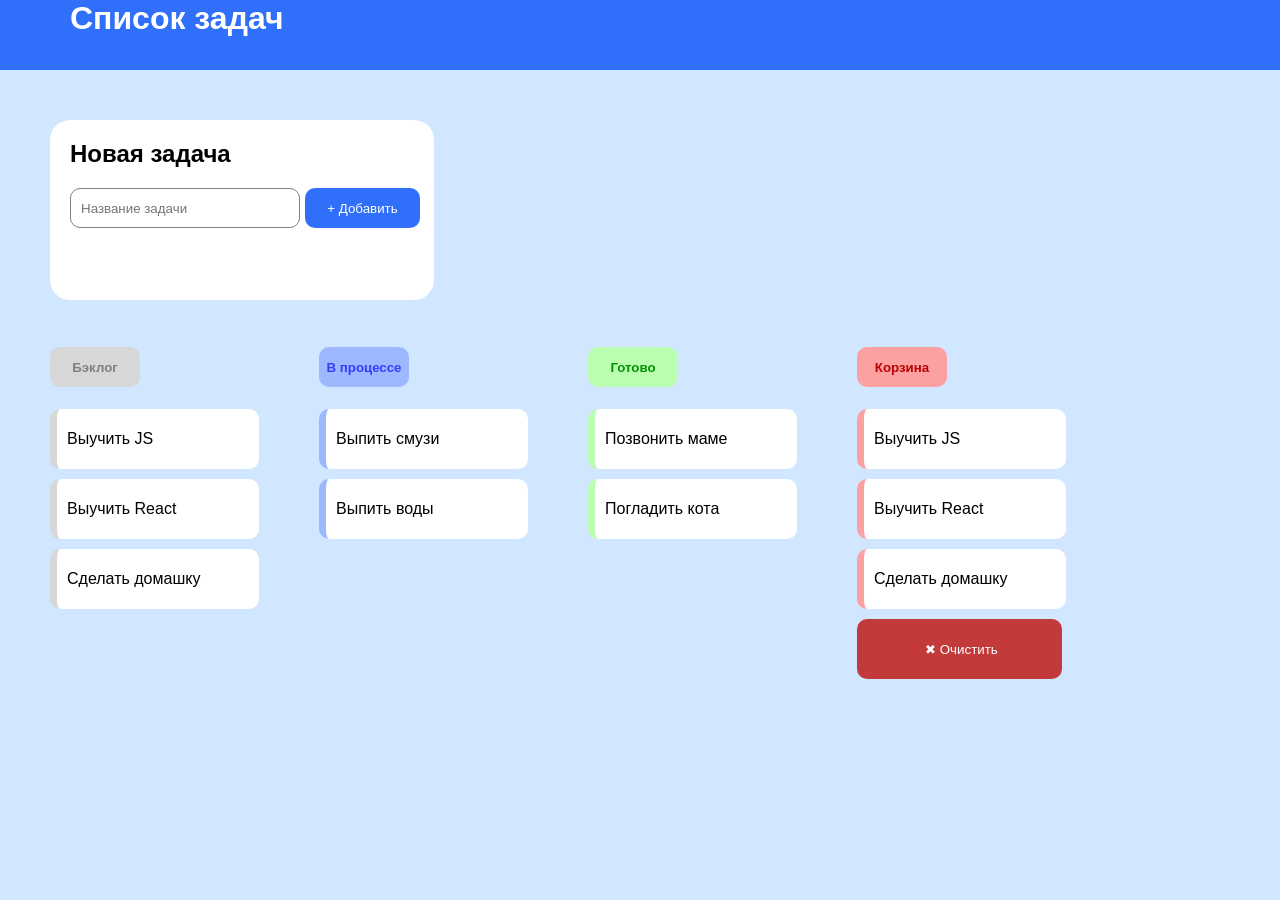
==== commit f3315ac4: "lab_02" ====
--- a/index.html
+++ b/index.html
@@ -1,61 +1,13 @@
 <!DOCTYPE html>
-<html lang="en">
-	<head>
-		<meta charset="UTF-8" />
-		<meta name="viewport" content="width=device-width, initial-scale=1.0" />
-		<link rel="stylesheet" href="styles.css" />
-		<title>Ларионов Константин Анатольевич 09-253</title>
-	</head>
-	<body>
-		<header>
-			<h1>Список задач</h1>
-		</header>
-
-		<main>
-			<form>
-				<h2>Новая задача</h2>
-				<span>
-					<input placeholder="Название задачи" />
-					<button>+ Добавить</button>
-				</span>
-			</form>
-
-			<section class="task-container">
-				<section class="backlog">
-					<h5>Бэклог</h5>
-					<ul>
-						<li>Выучить JS</li>
-						<li>Выучить React</li>
-						<li>Сделать домашку</li>
-					</ul>
-				</section>
-
-				<section class="in-process">
-					<h5>В процессе</h5>
-					<ul>
-						<li>Выпить смузи</li>
-						<li>Выпить воды</li>
-					</ul>
-				</section>
-
-				<section class="done">
-					<h5>Готово</h5>
-					<ul>
-						<li>Позвонить маме</li>
-						<li>Погладить кота</li>
-					</ul>
-				</section>
-
-				<section class="bucket">
-					<h5>Корзина</h5>
-					<ul>
-						<li>Выучить JS</li>
-						<li>Выучить React</li>
-						<li>Сделать домашку</li>
-						<button>✖ Очистить</button>
-					</ul>
-				</section>
-			</section>
-		</main>
-	</body>
-</html>
+<html lang="ru">
+<head>
+  <meta charset="UTF-8" />
+  <meta name="viewport" content="width=device-width, initial-scale=1.0" />
+  <link rel="stylesheet" href="styles.css" />
+  <title>Список задач</title>
+</head>
+<body>
+  <main></main>
+  <script type="module" src="./src/main.js"></script>
+</body>
+</html>
--- a/styles.css
+++ b/styles.css
@@ -42,7 +42,8 @@
 	border-radius: 10px;
 	border: 1px solid gray;
 	padding-left: 10px;
-	width: 200px;
+	width: 60%;
+	box-sizing: border-box;
 }
 
 form button {
@@ -51,8 +52,9 @@
 	color: white;
 	background-color: rgb(47, 111, 250);
 	border: transparent;
-	width: 150px;
+	width: 30%;
 	cursor: pointer;
+	box-sizing: border-box;
 }
 
 .task-container {
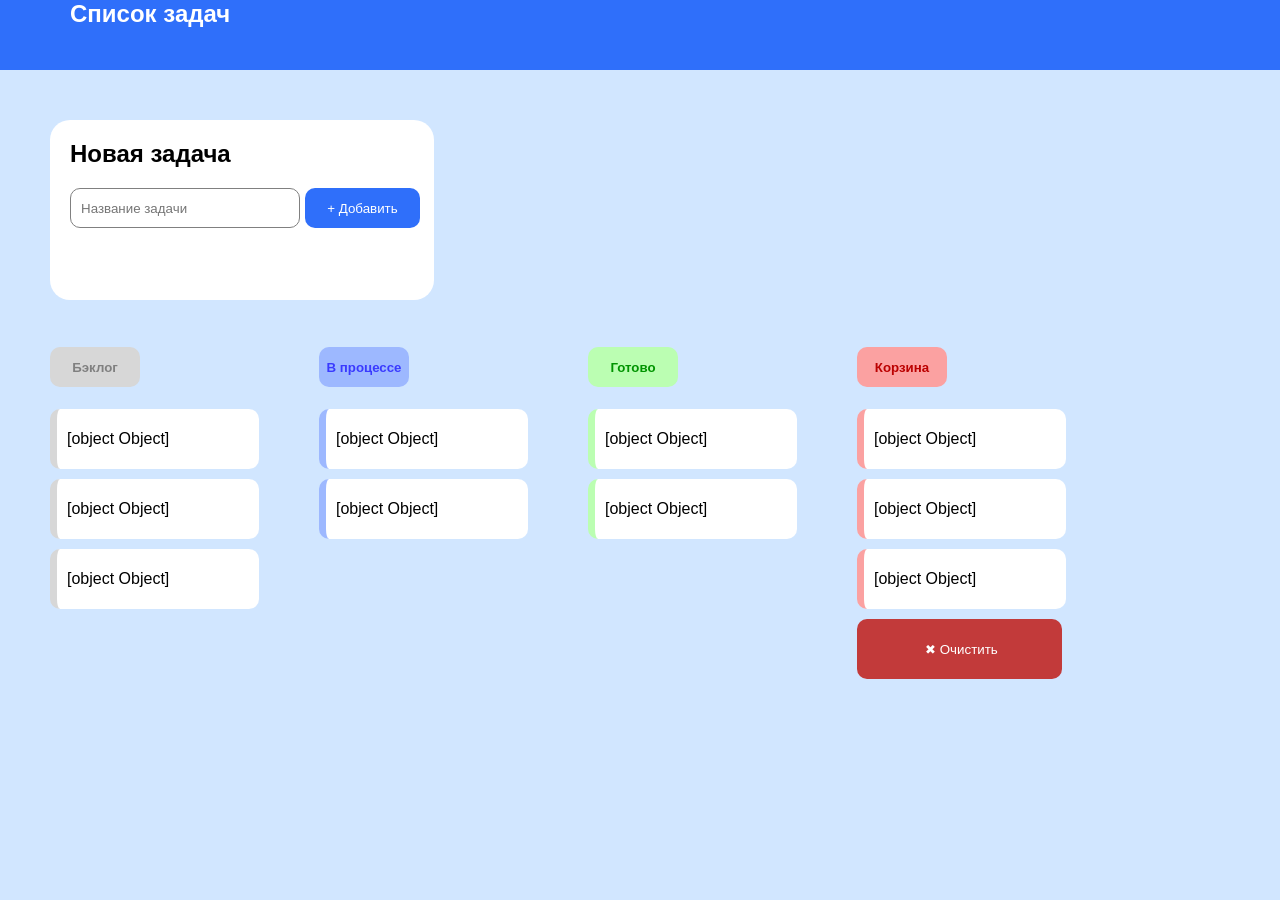
==== commit db9e483a: "lab03" ====
--- a/index.html
+++ b/index.html
@@ -1,13 +1,15 @@
 <!DOCTYPE html>
 <html lang="ru">
-<head>
-  <meta charset="UTF-8" />
-  <meta name="viewport" content="width=device-width, initial-scale=1.0" />
-  <link rel="stylesheet" href="styles.css" />
-  <title>Список задач</title>
-</head>
-<body>
-  <main></main>
-  <script type="module" src="./src/main.js"></script>
-</body>
-</html>+	<head>
+		<meta charset="UTF-8" />
+		<meta name="viewport" content="width=device-width, initial-scale=1.0" />
+		<link rel="stylesheet" href="styles.css" />
+		<title>Список задач</title>
+	</head>
+	<body>
+		<section class="header"></section>
+		<section class="board"></section>
+
+		<script type="module" src="./src/main.js"></script>
+	</body>
+</html>
--- a/styles.css
+++ b/styles.css
@@ -18,7 +18,7 @@
 	margin-left: 70px;
 }
 
-main {
+.board {
 	display: flex;
 	flex-direction: column;
 }
@@ -102,7 +102,7 @@
 	border-left: 7px solid rgb(215, 215, 215);
 }
 
-section ul button {
+.clear-button {
 	align-items: center;
 	justify-content: center;
 	display: flex;
